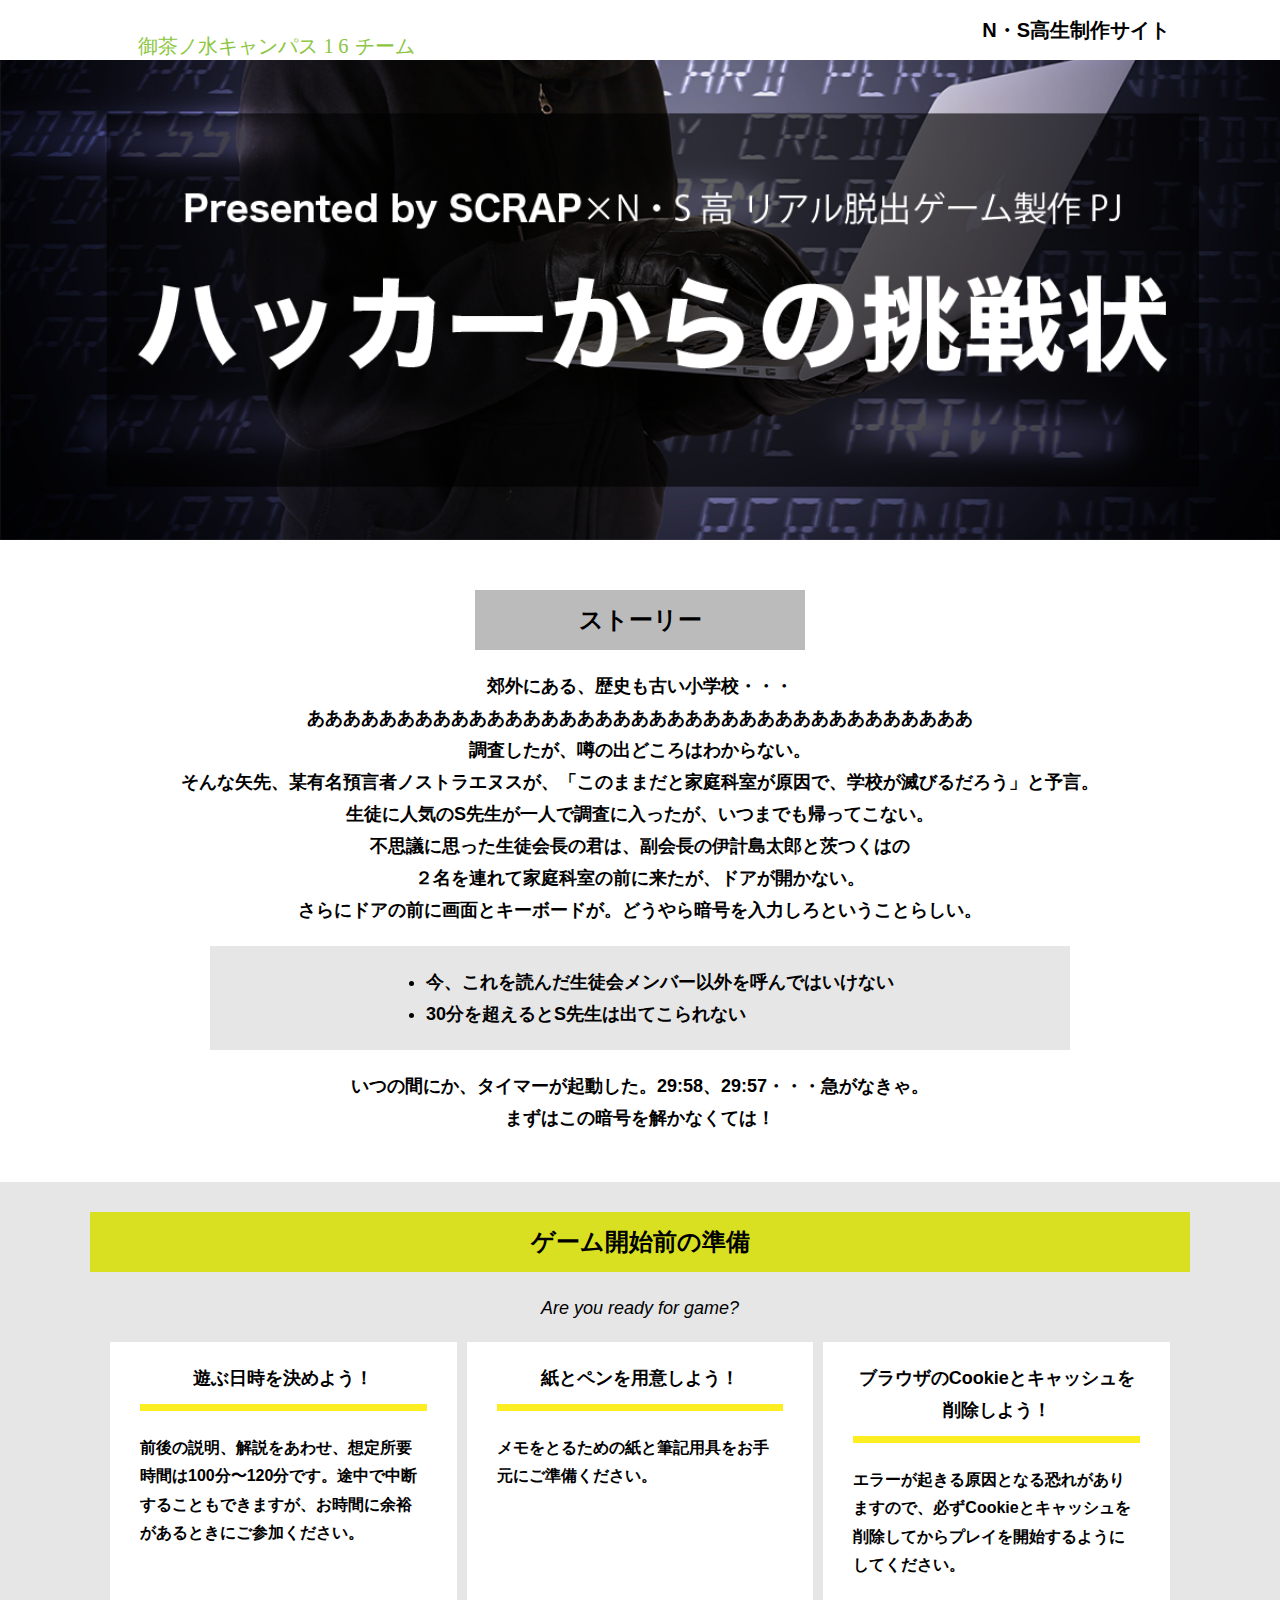
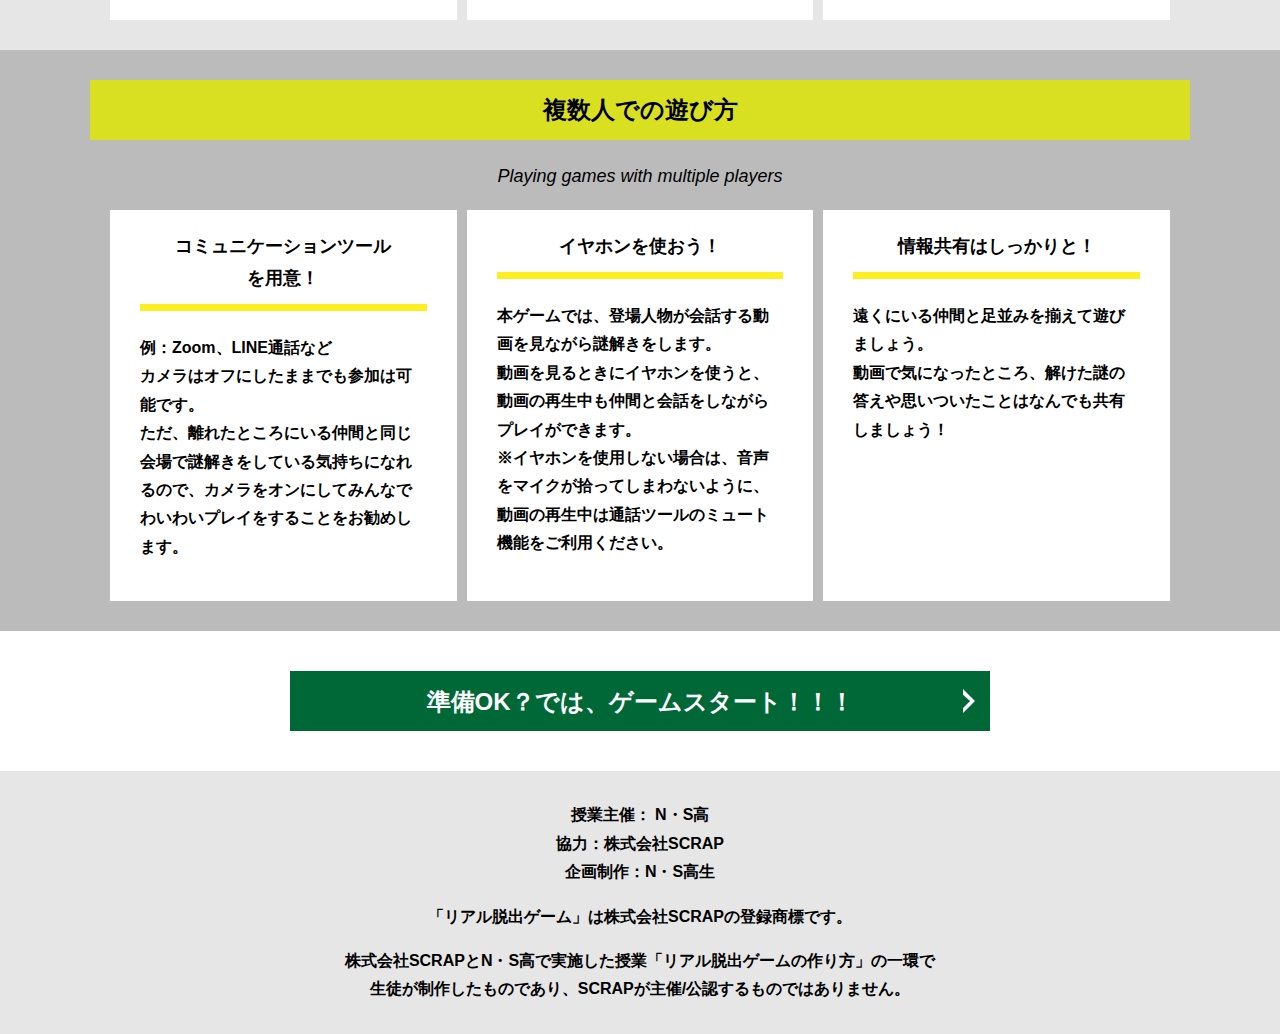
==== index.html @ 66c2fc12 "Update index.html" ====
<!DOCTYPE html>
<html lang="ja">
<head>
  <meta charset="UTF-8">
  <meta http-equiv="X-UA-Compatible" content="IE=edge">
  <meta name="viewport" content="width=device-width, initial-scale=1.0">
  <title>封鎖された家庭科室からの脱出 │ Project N</title>
  <link rel="stylesheet" href="assets/css/normalize.css">
  <link rel="stylesheet" href="assets/css/style.css">
</head>
<body>
  <svg width="0" height="0" class="hidden">
    <symbol xmlns="http://www.w3.org/2000/svg" viewBox="0 0 12.47 24.94" id="arrow" class="arrow_svg">
      <title>arrow</title>
      <polygon points="0 24.94 0 19.66 7.35 12.47 0 5.92 0 0 12.47 12.47 0 24.94"/>
    </symbol>
  </svg>
  <header class="header">
    <div class="container">
      <div class="header__logo"><img src="assets/images/logo2.svg" alt="チームロゴ"></div>
      <div class="header__name">N・S高生制作サイト</div>
    </div>
  </header>
  <main class="main index-page">
    <!-- タイトルエリア　ここから -->
    <h1 class="main-title"><img src="assets/images/top-image 2.png" alt="Presented by SCRAP×N・S高リアル脱出ゲーム制作PJ 封鎖された家庭科室からの脱出"></h1>
    <!-- タイトルエリア　ここまで -->
    <section class="section section--story">
      <div class="container">
        <h2 class="section-title section-title--keycolor section-title--story">ストーリー</h2>
        <div class="story">
          <p class="text-center">郊外にある、歴史も古い小学校・・・<br>
           あああああああああああああああああああああああああああああああああああああ<br>
            調査したが、噂の出どころはわからない。<br>
            そんな矢先、某有名預言者ノストラエヌスが、「このままだと家庭科室が原因で、学校が滅びるだろう」と予言。<br>
            生徒に人気のS先生が一人で調査に入ったが、いつまでも帰ってこない。<br>
            不思議に思った生徒会長の君は、副会長の伊計島太郎と茨つくはの<br>
            ２名を連れて家庭科室の前に来たが、ドアが開かない。<br>
            さらにドアの前に画面とキーボードが。どうやら暗号を入力しろということらしい。</p>
          <div class="story__note__outer bg-color--gray">
            <ul class="story__note">
              <li>今、これを読んだ生徒会メンバー以外を呼んではいけない</li>
              <li>30分を超えるとS先生は出てこられない</li>
            </ul>
          </div>
          <p class="text-center">いつの間にか、タイマーが起動した。29:58、29:57・・・急がなきゃ。<br>
            まずはこの暗号を解かなくては！</p>
        </div>
      </div>
    </section>
    <section class="section bg-color--gray">
      <div class="container">
        <h2 class="section-title">ゲーム開始前の準備</h2>
        <p class="font-eng text-center">Are you ready for game?</p>
        <!--
          class名"row"内のclass名"column"が横並びになります。
          改行する場合は以下のように追加してください。
          <div class="row">
            <div class="column">
              ～ 内容 ～
            </div>
          </div>
        -->
        <div class="row">
          <div class="column">
            <div class="card">
              <h3 class="card__title">遊ぶ日時を決めよう！</h3>
              <p class="card__content">前後の説明、解説をあわせ、想定所要時間は100分〜120分です。途中で中断することもできますが、お時間に余裕があるときにご参加ください。</p>
            </div>
          </div>
          <div class="column">
            <div class="card">
              <h3 class="card__title">紙とペンを用意しよう！</h3>
              <p class="card__content">メモをとるための紙と筆記用具をお手元にご準備ください。</p>
            </div>
          </div>
          <div class="column">
            <div class="card">
              <h3 class="card__title">ブラウザのCookieとキャッシュを<br>削除しよう！</h3>
              <p class="card__content">エラーが起きる原因となる恐れがありますので、必ずCookieとキャッシュを削除してからプレイを開始するようにしてください。</p>
            </div>
          </div>
        </div>
      </div>
    </section>
    <section class="section bg-color--keycolor">
      <div class="container">
        <h2 class="section-title">複数人での遊び方</h2>
        <p class="font-eng text-center">Playing games with multiple players</p>
        <div class="row">
          <div class="column">
            <div class="card">
              <h3 class="card__title">コミュニケーションツール<br>を用意！</h3>
              <p class="card__content">例：Zoom、LINE通話など<br>
                カメラはオフにしたままでも参加は可能です。<br>
                ただ、離れたところにいる仲間と同じ会場で謎解きをしている気持ちになれるので、カメラをオンにしてみんなでわいわいプレイをすることをお勧めします。</p>
            </div>
          </div>
          <div class="column">
            <div class="card">
              <h3 class="card__title">イヤホンを使おう！</h3>
              <p class="card__content">本ゲームでは、登場人物が会話する動画を見ながら謎解きをします。<br>
                動画を見るときにイヤホンを使うと、動画の再生中も仲間と会話をしながらプレイができます。<br>
                ※イヤホンを使用しない場合は、音声をマイクが拾ってしまわないように、動画の再生中は通話ツールのミュート機能をご利用ください。</p>
            </div>
          </div>
          <div class="column">
            <div class="card">
              <h3 class="card__title">情報共有はしっかりと！</h3>
              <p class="card__content">遠くにいる仲間と足並みを揃えて遊びましょう。<br>
                動画で気になったところ、解けた謎の答えや思いついたことはなんでも共有しましょう！</p>
            </div>
          </div>
        </div>
      </div>
    </section>
    <section class="section">
      <div class="container">
        <a class="btn" href="main.html">準備OK？では、ゲームスタート！！！<svg class="btn__arrow"><use xlink:href="#arrow"></use></svg></a>
      </div>
    </section>
  </main>
  <footer class="footer section bg-color--gray">
    <div class="container">
      <p class="text-center">授業主催： N・S高<br>協力：株式会社SCRAP<br>企画制作：N・S高生</p>
      <p class="text-center">「リアル脱出ゲーム」は株式会社SCRAPの登録商標です。</p>
      <p class="text-center">株式会社SCRAPとN・S高で実施した授業「リアル脱出ゲームの作り方」の一環で<br>生徒が制作したものであり、SCRAPが主催/公認するものではありません。</p>
    </div>
  </footer>
</body>
</html>
---- assets/css/style.css ----
@charset "UTF-8";
/****************************
 * 共通CSSのテンプレートです。
*****************************/
*,
*::before,
*::after {
  -webkit-box-sizing: border-box;
          box-sizing: border-box;
}

html {
  font-size: 18px;
  -webkit-box-sizing: border-box;
          box-sizing: border-box;
}

body {
  overflow-x: hidden;
  font-family: "游ゴシック体", "Yu Gothic", YuGothic, "ヒラギノ角ゴ Pro", "Hiragino Kaku Gothic Pro", "メイリオ", "Meiryo", sans-serif;
  font-size: 18px;
  line-height: 1.77778;
  font-weight: bold;
  text-decoration: none;
  border: none;
  list-style: none;
  color: #000;
  margin: 0;
}

img {
  width: 100%;
}

figure {
  margin: 0;
}

figcaption {
  margin-top: 30px;
  font-size: 14px;
}

@media screen and (max-width: 767px) {
  figcaption {
    font-size: 13px;
  }
}

input[type=text] {
  font-size: 18px;
  border: none;
  padding: 25px 35px;
  display: block;
  margin: 0 auto;
  max-width: 580px;
  width: 100%;
}

::-webkit-input-placeholder {
  color: #999;
}

:-ms-input-placeholder {
  color: #999;
}

::-ms-input-placeholder {
  color: #999;
}

::placeholder {
  color: #999;
}

button {
  cursor: pointer;
  display: block;
  border: none;
  margin: 0 auto;
  background-color: #006837;
  color: #fff;
  width: 287px;
  height: 55px;
}

/*******************
* Layout
*******************/
.section {
  padding-top: 30px;
  padding-bottom: 30px;
}

.section--clear {
  /* ステージクリア画面 */
  position: fixed;
  display: none;
  /* 読み込み時に一瞬表示されるのを防ぐ */
  -webkit-box-pack: center;
      -ms-flex-pack: center;
          justify-content: center;
  -webkit-box-align: center;
      -ms-flex-align: center;
          align-items: center;
  top: 0;
  bottom: 0;
  left: 0;
  right: 0;
  z-index: 200;
}

.section--clear.isClear {
  display: -webkit-box;
  display: -ms-flexbox;
  display: flex;
}

.container {
  width: 1100px;
  padding-left: 20px;
  padding-right: 20px;
  margin: 0 auto;
}

@media screen and (max-width: 1100px) {
  .container {
    width: calc(100% - 40px);
  }
}

.row {
  display: -webkit-box;
  display: -ms-flexbox;
  display: flex;
  -ms-flex-line-pack: stretch;
      align-content: stretch;
  gap: 10px;
}

.row + .row {
  margin-top: 20px;
}

.column {
  width: 100%;
}

.card {
  background-color: #fff;
  margin-bottom: 20px;
  height: 100%;
}

.card__title {
  font-size: 18px;
  text-align: center;
  margin: 0;
  padding: 20px 30px;
  position: relative;
  cursor: pointer;
}

.card__content {
  -webkit-transition: all 0.3s;
  transition: all 0.3s;
  font-size: 16px;
  padding: 20px 30px;
  margin: 0;
  position: relative;
}

.card__content::before {
  display: block;
  content: '';
  width: calc(100% - 60px);
  height: 7px;
  background-color: #fcee21;
  position: absolute;
  top: -10px;
  left: 30px;
}

.hint-page .card {
  height: auto;
}

.hint-page .card__content {
  display: none;
  text-align: center;
}

.hint-page .card__arrow {
  position: absolute;
  top: calc(50% - 12px);
  right: 45px;
  -webkit-transform: rotate(90deg);
          transform: rotate(90deg);
  -webkit-transition: all 0.3s;
  transition: all 0.3s;
  fill: #009245;
  width: 12px;
  height: 24px;
}

.hint-page .card.is-open .card__content {
  display: block;
}

.hint-page .card.is-open .card__arrow {
  -webkit-transform: rotate(-90deg);
          transform: rotate(-90deg);
}

.box {
  padding: 35px 30px;
}

.youtube {
  position: relative;
  width: 100%;
  padding-top: 56.25%;
}

.youtube iframe {
  position: absolute;
  top: 0;
  left: 0;
  width: 100%;
  height: 100%;
}

.youtube__container {
  max-width: 800px;
  margin: 0 auto;
}

/*********************
* Color
*********************/
.bg-color--keycolor {
  background-color: #BBBBBB	;
}

.bg-color--subcolor {
  background-color: #d9e021;
}

.bg-color--gray {
  background-color: #e6e6e6;
}

/*********************
* title
**********************/
.main-title {
  margin: 0;
}

.sub-title {
  text-align: center;
  font-size: 18px;
  line-height: 1.66667;
}

.sub-title__bg {
  background-color: #fcee21;
  padding-left: 1rem;
  padding-right: 1rem;
}

.section-title {
  font-size: 24px;
  line-height: 1.75;
  text-align: center;
  padding: 9px 20px;
  background-color: #d9e021;
  margin: 0 -20px 20px -20px;
}

.section-title__stage {
  display: inline-block;
  margin-right: 2rem;
}

.section-title--keycolorlight {
  background-color:#BBBBBB	;
}

.section-title--keycolorlight .section-title__stage {
  color: #fff;
}

.section-title--keycolor {
  background-color:#BBBBBB	;
}

.section-title--story {
  width: 330px;
  margin: 0 auto 20px;
}

.section-title--border {
  position: relative;
  font-size: 30px;
  text-align: center;
  line-height: 1.06667;
  margin: 0;
  padding-bottom: 15px;
  color: #006837;
}

.section-title--border::after {
  position: absolute;
  bottom: 0;
  left: calc(50% - 95px);
  display: block;
  content: '';
  background-color: #fff;
  height: 2.6px;
  width: 190px;
}

/******************
* text
******************/
.font-eng {
  font-style: italic;
  font-weight: normal;
}

/*************************
* Button
*************************/
.btn {
  display: block;
  text-decoration: none;
  cursor: pointer;
  background-color: #006837;
  color: #fff;
  font-size: 24px;
  line-height: 1.54167;
  text-align: center;
  padding: 11.5px;
  width: calc(100% - 40px);
  max-width: 700px;
  margin: 10px auto;
  position: relative;
}

.btn:hover {
  opacity: 0.7;
}

.btn__arrow {
  position: absolute;
  top: calc(50% - 12px);
  right: 15px;
  fill: #fff;
  width: 12px;
  height: 24px;
}

/****************
* header
*****************/
.header {
  background-color: #fff;
  height: 60px;
}

.header .container {
  display: -webkit-box;
  display: -ms-flexbox;
  display: flex;
  -webkit-box-pack: justify;
      -ms-flex-pack: justify;
          justify-content: space-between;
  -webkit-box-align: center;
      -ms-flex-align: center;
          align-items: center;
  height: 100%;
}

.header__logo {
  width: 330px;
  height: 42px;
}

.header__name {
  font-size: 20px;
  line-height: 1.1;
}

.footer {
  font-size: 16px;
}

.footer p:first-child {
  margin-top: 0;
}

.footer p:last-child {
  margin-bottom: 0;
}

/********************
* main
********************/
.story__note {
  margin: 0;
}

.story__note__outer {
  width: 860px;
  display: -webkit-box;
  display: -ms-flexbox;
  display: flex;
  padding: 20px;
  margin: 20px auto;
  -webkit-box-pack: center;
      -ms-flex-pack: center;
          justify-content: center;
}

@media screen and (max-width: 940px) {
  .story__note__outer {
    width: 100%;
  }
}

.stage-column__container + .stage-column__container {
  border-top: 2px solid #fff;
}

.answer {
  font-size: 18px;
  margin-bottom: 20px;
  line-height: 80px;
  word-spacing: 20px;
}

.err-message {
  color: #c1272d;
  font-size: 18px;
  text-align: center;
}

.link-hint {
  text-align: center;
  display: block;
  margin-top: 20px;
}

.clear-message {
  background-color: #d9e021;
  padding: 30px 30px 60px;
  position: relative;
}

.clear-message__title {
  position: relative;
  display: block;
  text-align: center;
  color: #006837;
  font-size: 30px;
  padding-bottom: 10px;
  margin-bottom: 35px;
}

.clear-message__title::after {
  content: '';
  position: absolute;
  display: block;
  width: 183px;
  height: 2px;
  background-color: #fff;
  bottom: 0;
  left: calc(50% - (183px/2));
}

.clear-message__content {
  text-align: center;
}

.clear-message__btn {
  position: absolute;
  bottom: -30px;
  left: calc(50% - 144px);
  width: 288px;
  margin: 0;
}

/********************
* Utility
********************/
.text-center {
  text-align: center;
}

.text-left {
  text-align: left;
}

.text-right {
  text-align: right;
}

.hidden {
  display: none;
}
/*# sourceMappingURL=style.css.map */
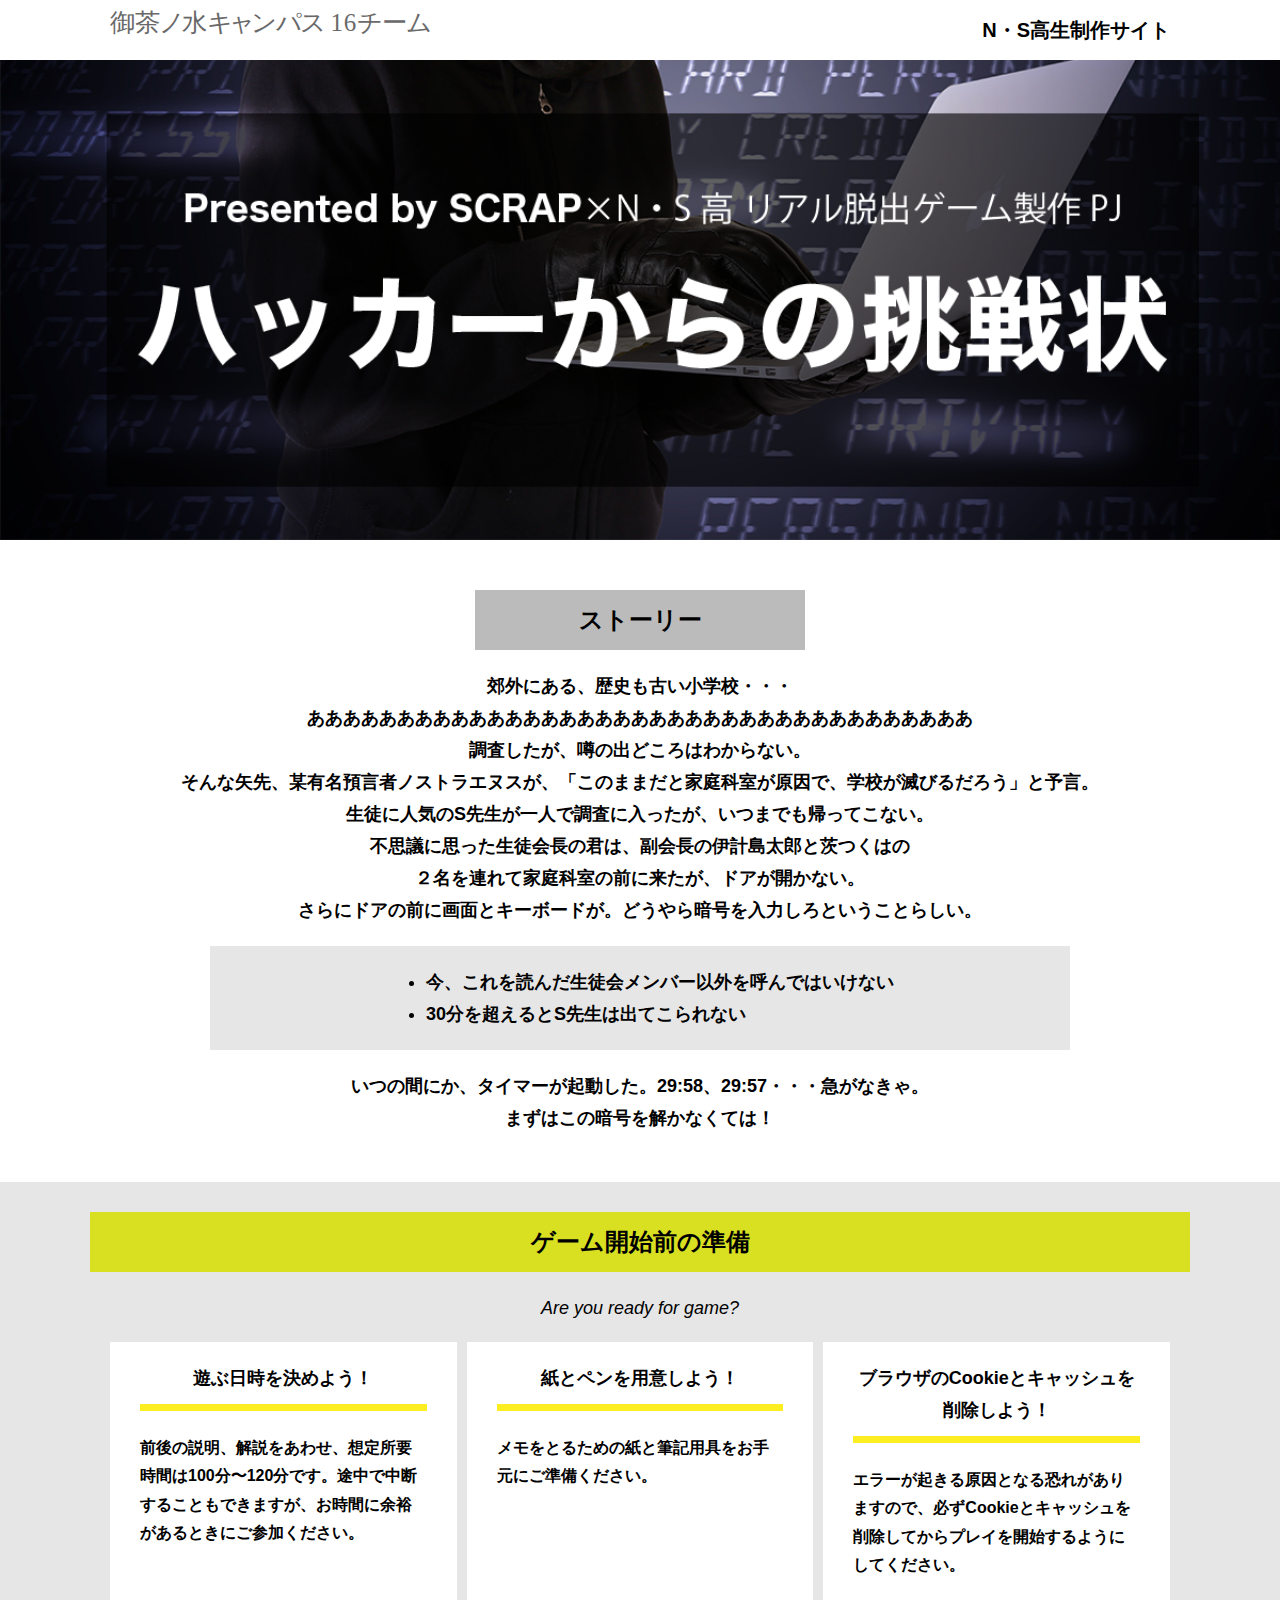
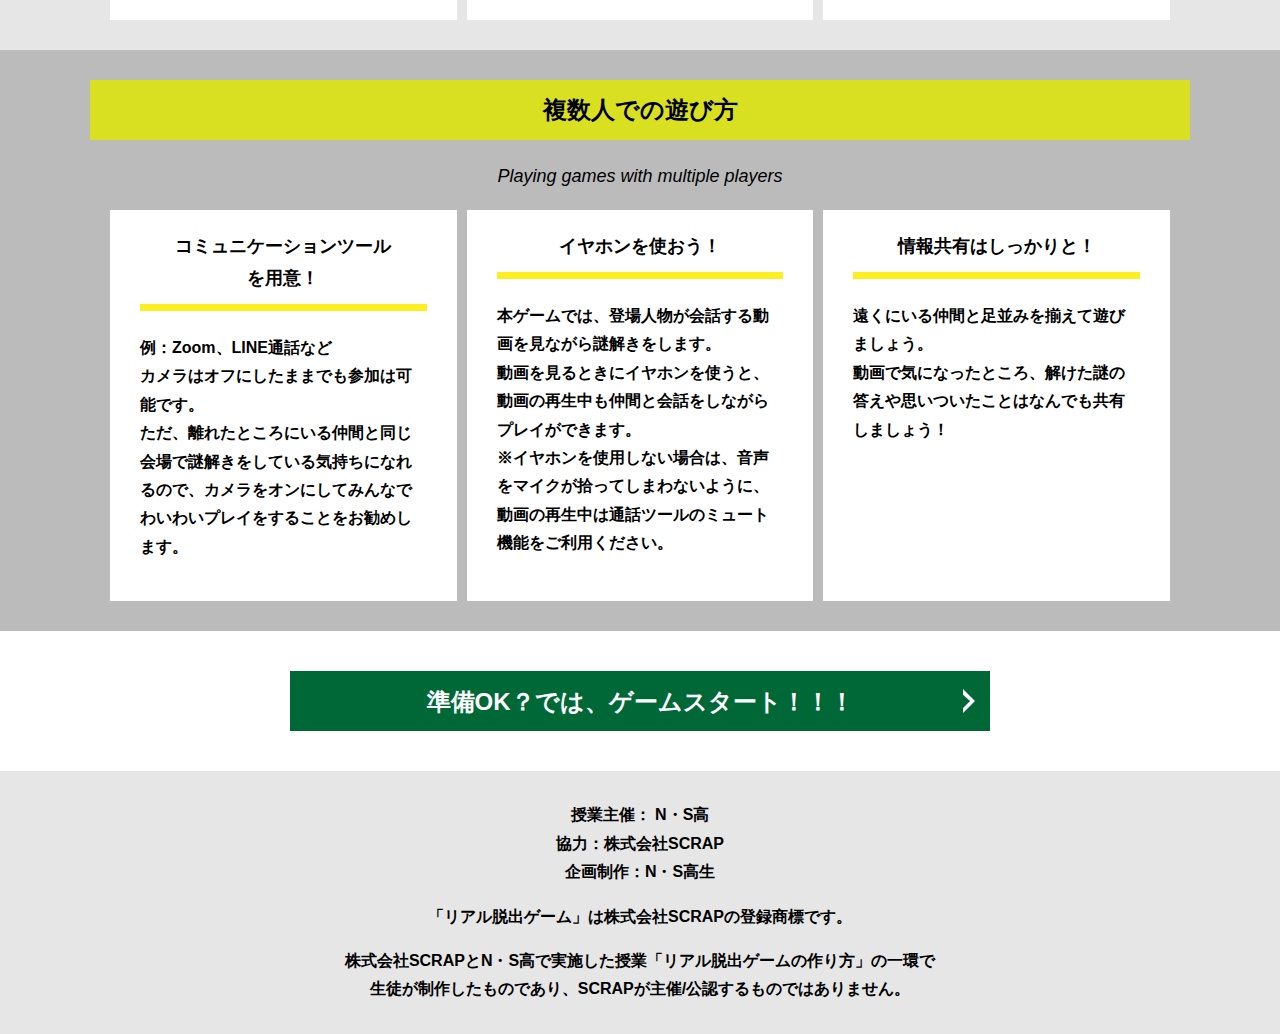
==== commit fd1a855f: "Update index.html" ====
--- a/index.html
+++ b/index.html
@@ -17,7 +17,7 @@
   </svg>
   <header class="header">
     <div class="container">
-      <div class="header__logo"><img src="assets/images/logo2.svg" alt="チームロゴ"></div>
+      <div class="header__logo"><img src="assets/images/logo3.svg" alt="チームロゴ"></div>
       <div class="header__name">N・S高生制作サイト</div>
     </div>
   </header>
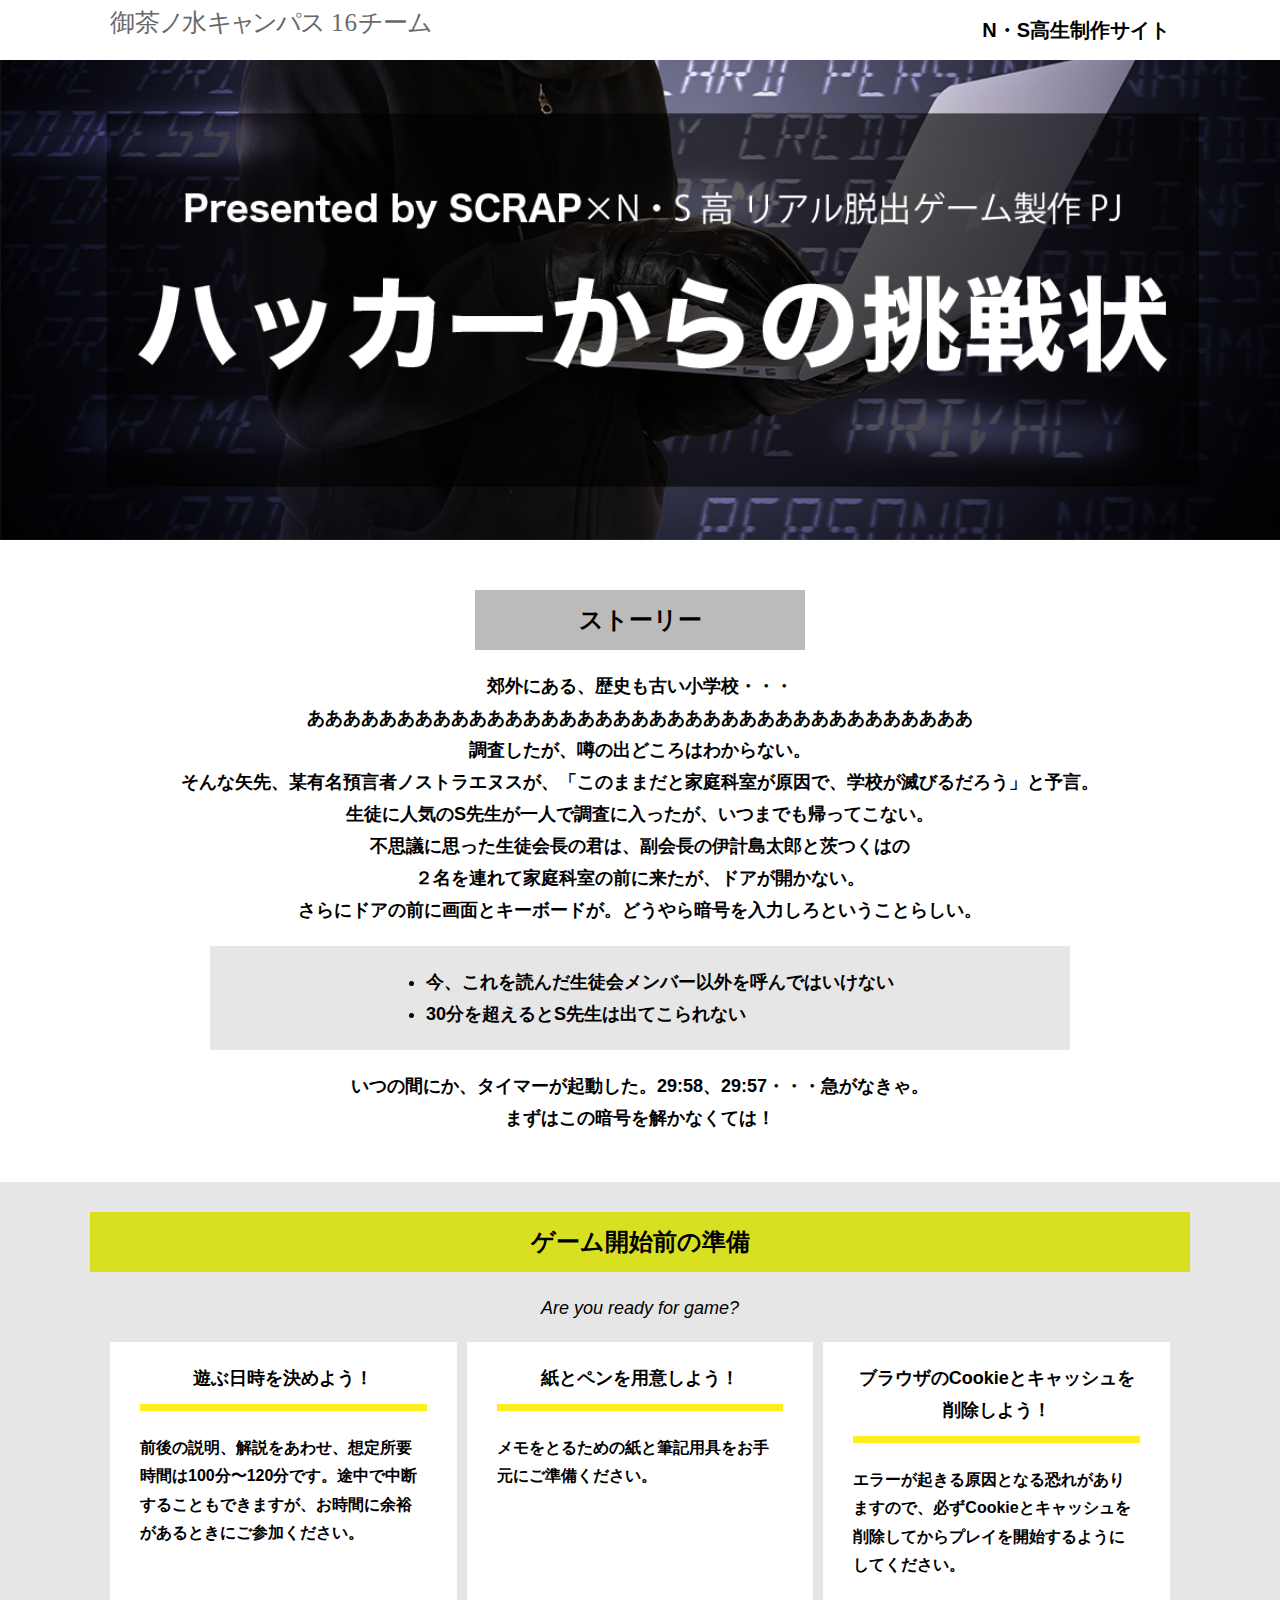
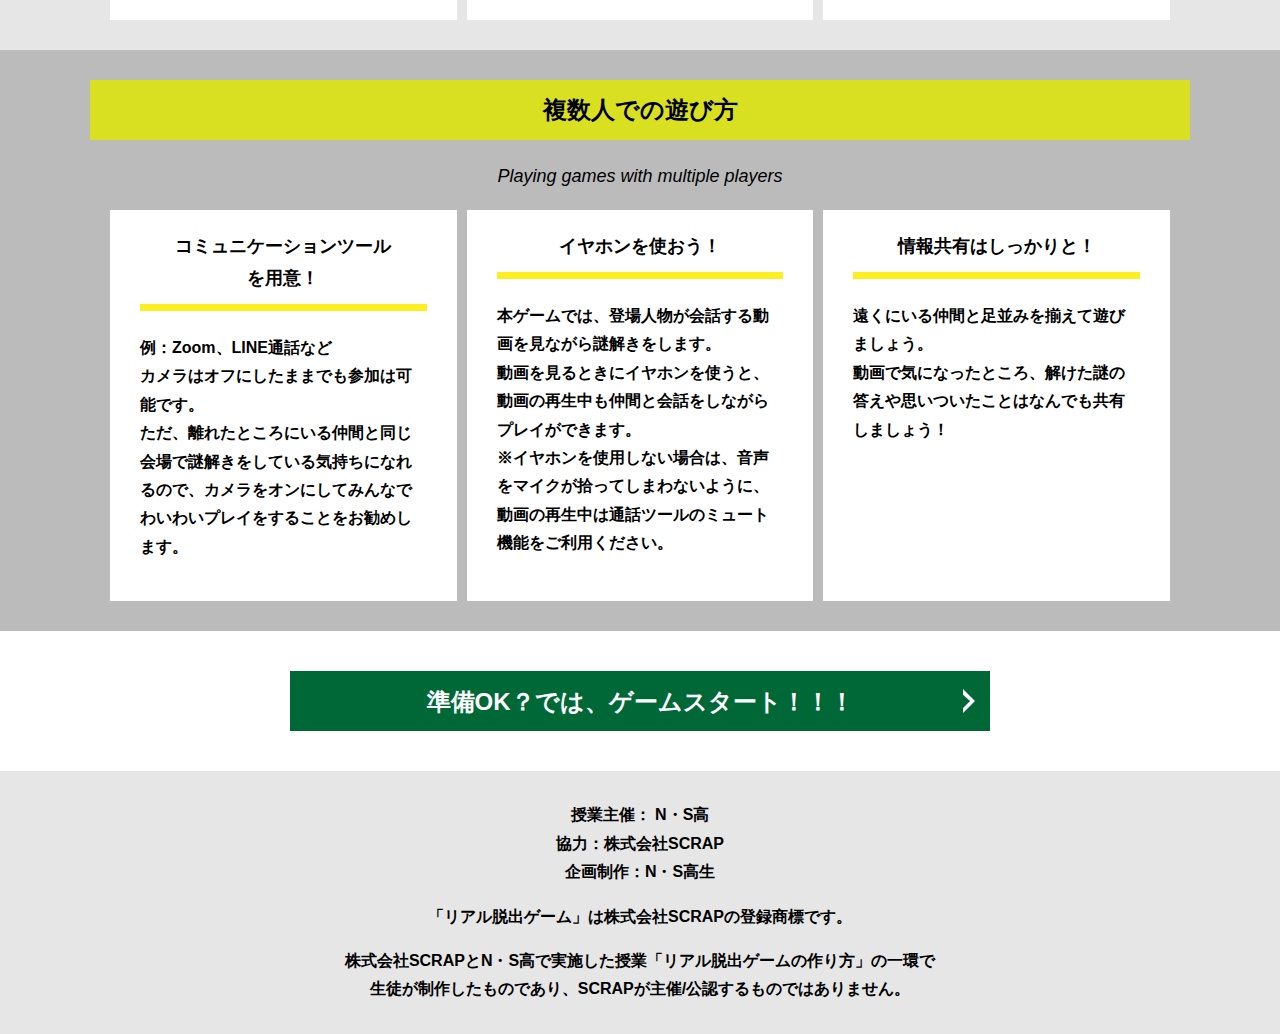
==== commit fb3ca63d: "Update index.html" ====
--- a/index.html
+++ b/index.html
@@ -4,7 +4,7 @@
   <meta charset="UTF-8">
   <meta http-equiv="X-UA-Compatible" content="IE=edge">
   <meta name="viewport" content="width=device-width, initial-scale=1.0">
-  <title>封鎖された家庭科室からの脱出 │ Project N</title>
+  <title>ハッカーからの挑戦状 │ Project N</title>
   <link rel="stylesheet" href="assets/css/normalize.css">
   <link rel="stylesheet" href="assets/css/style.css">
 </head>
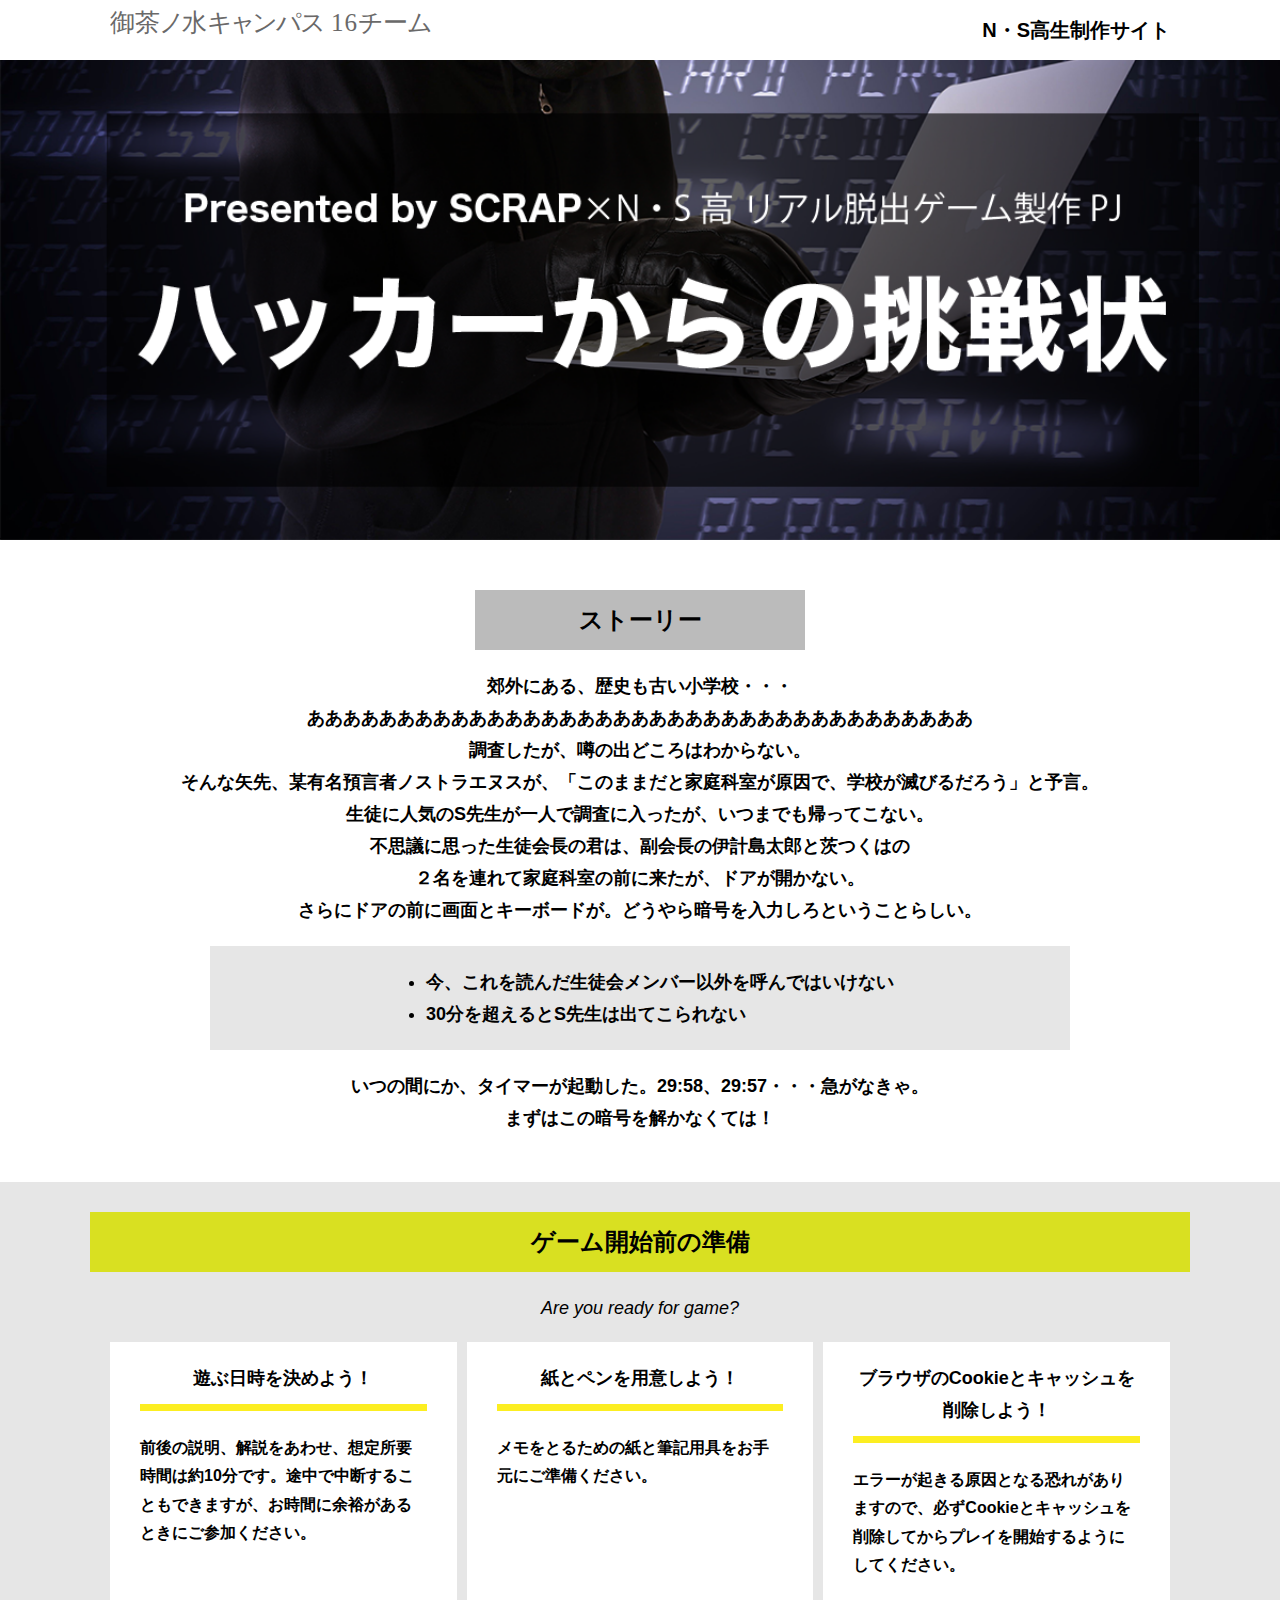
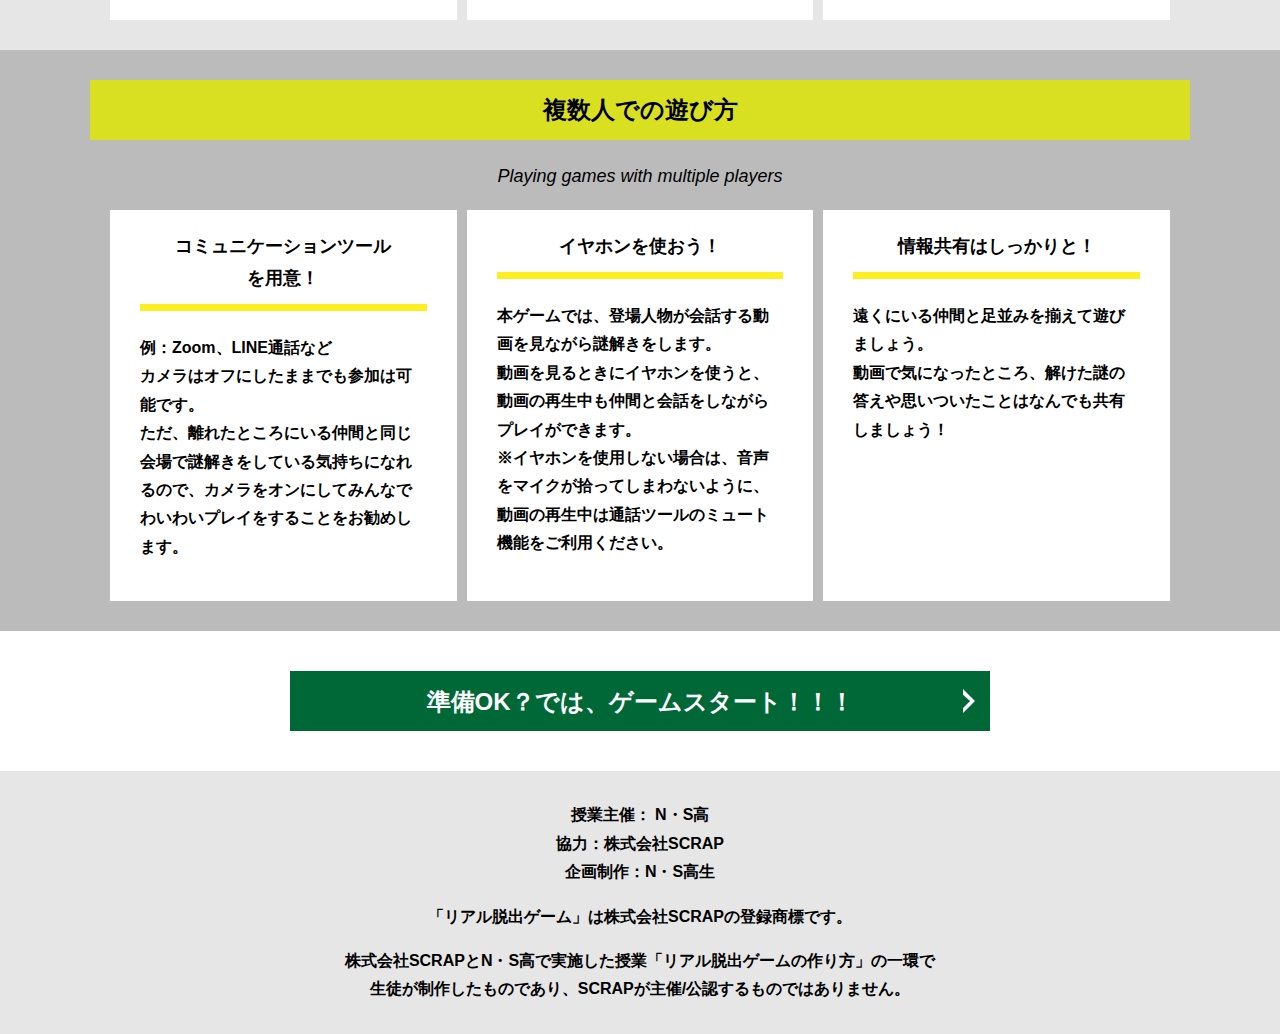
==== commit 856d07f6: "Update index.html" ====
--- a/index.html
+++ b/index.html
@@ -65,7 +65,7 @@
           <div class="column">
             <div class="card">
               <h3 class="card__title">遊ぶ日時を決めよう！</h3>
-              <p class="card__content">前後の説明、解説をあわせ、想定所要時間は100分〜120分です。途中で中断することもできますが、お時間に余裕があるときにご参加ください。</p>
+              <p class="card__content">前後の説明、解説をあわせ、想定所要時間は約10分です。途中で中断することもできますが、お時間に余裕があるときにご参加ください。</p>
             </div>
           </div>
           <div class="column">
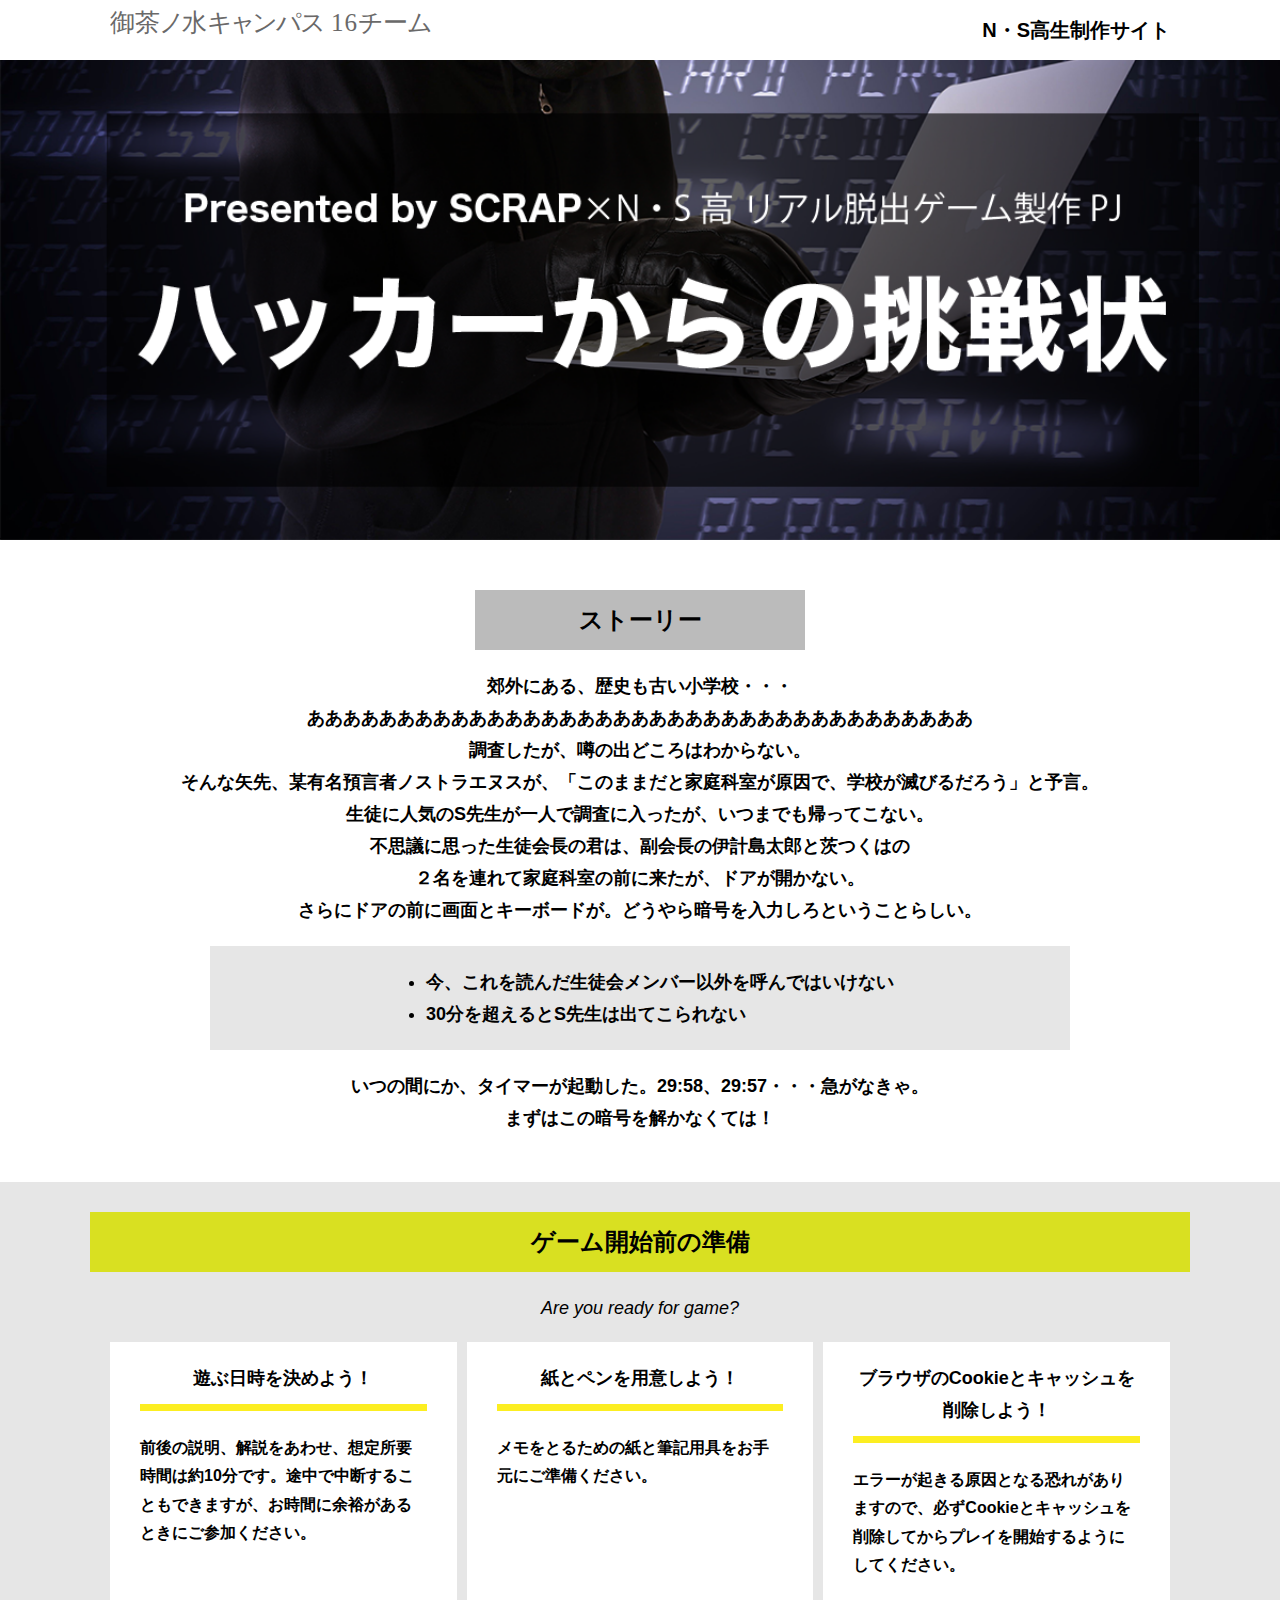
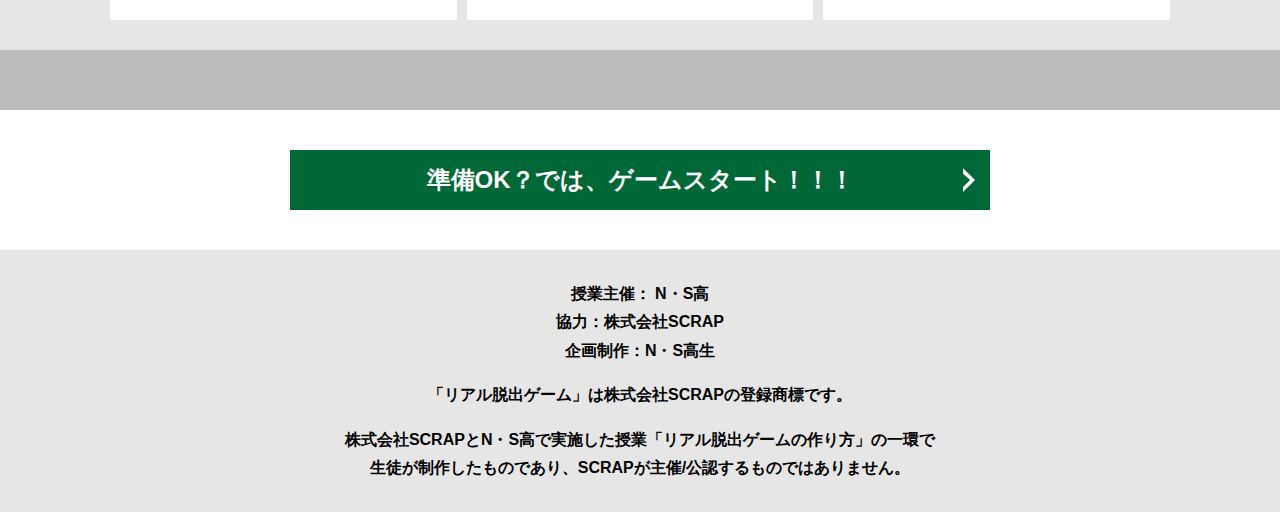
==== commit 2e509319: "Update index.html" ====
--- a/index.html
+++ b/index.html
@@ -85,7 +85,7 @@
     </section>
     <section class="section bg-color--keycolor">
       <div class="container">
-        <h2 class="section-title">複数人での遊び方</h2>
+     <!--   <h2 class="section-title">複数人での遊び方</h2>
         <p class="font-eng text-center">Playing games with multiple players</p>
         <div class="row">
           <div class="column">
@@ -108,7 +108,7 @@
             <div class="card">
               <h3 class="card__title">情報共有はしっかりと！</h3>
               <p class="card__content">遠くにいる仲間と足並みを揃えて遊びましょう。<br>
-                動画で気になったところ、解けた謎の答えや思いついたことはなんでも共有しましょう！</p>
+                動画で気になったところ、解けた謎の答えや思いついたことはなんでも共有しましょう！</p>-->
             </div>
           </div>
         </div>
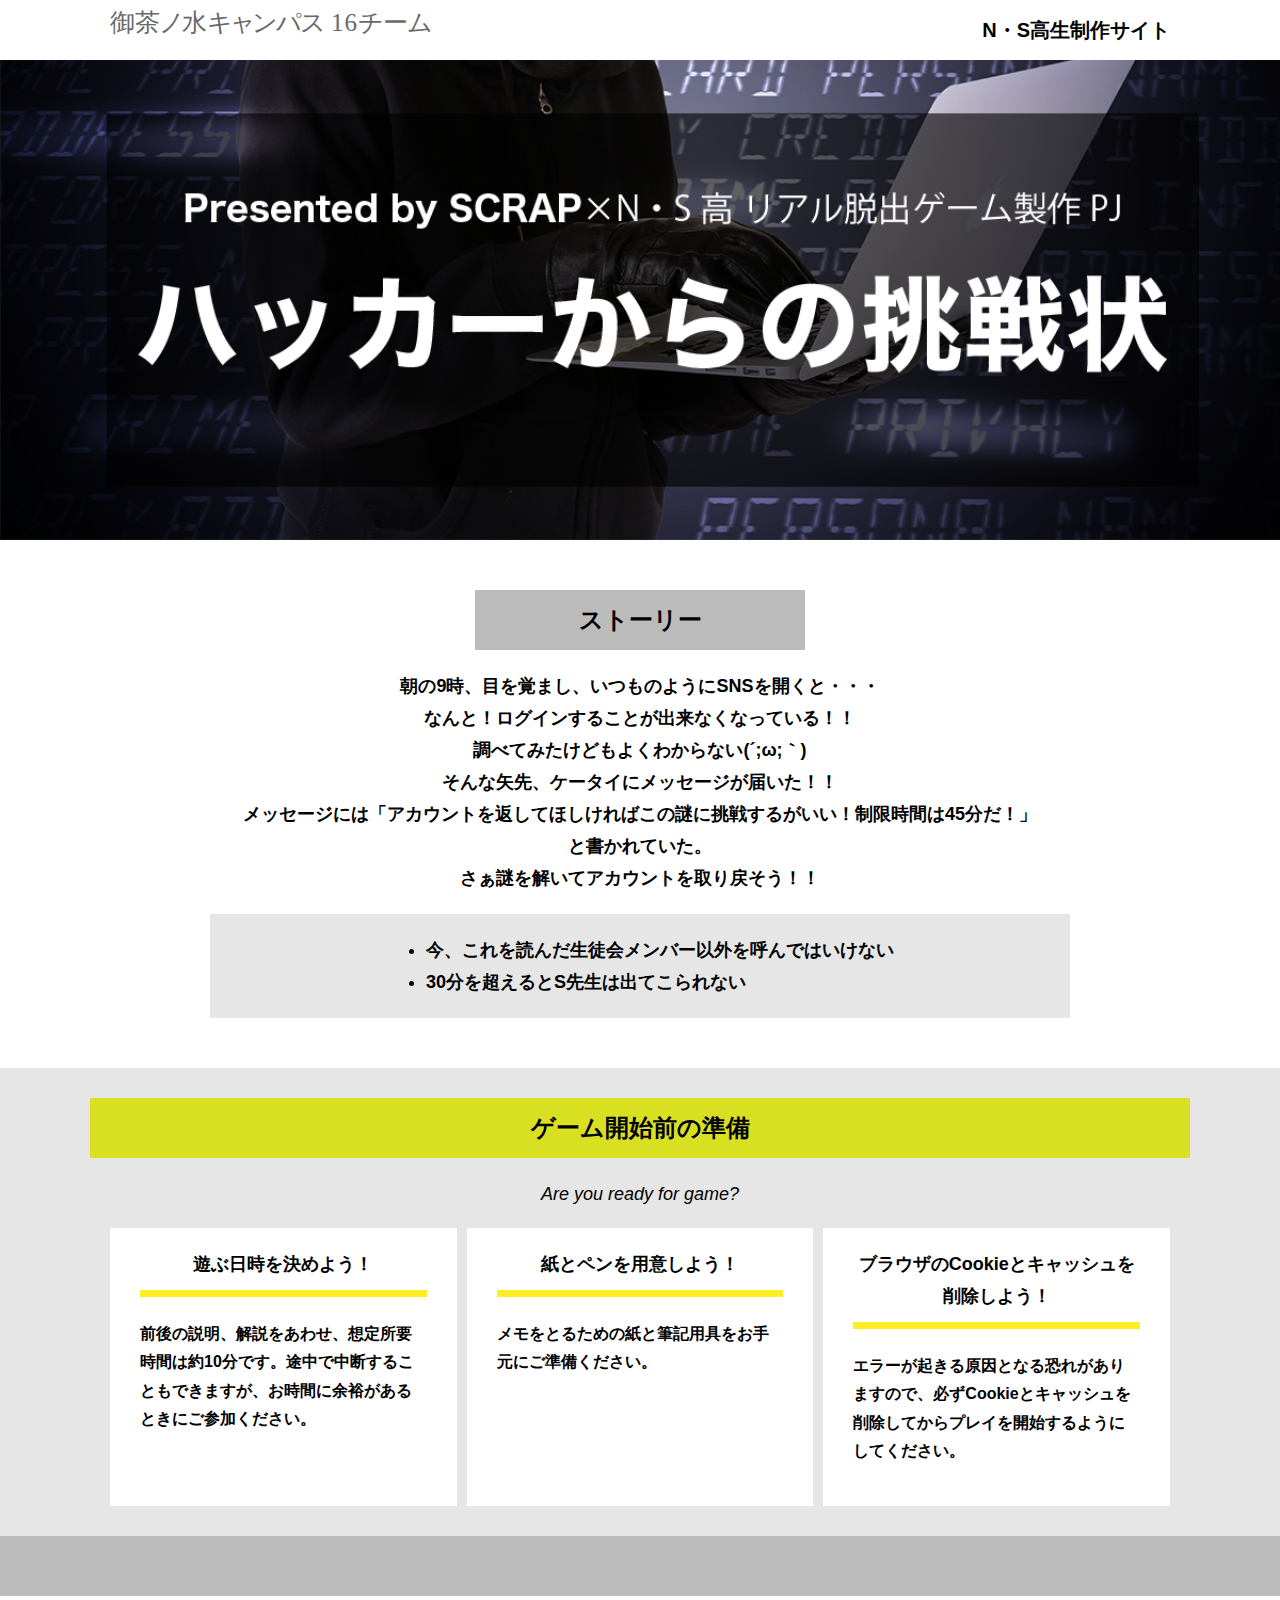
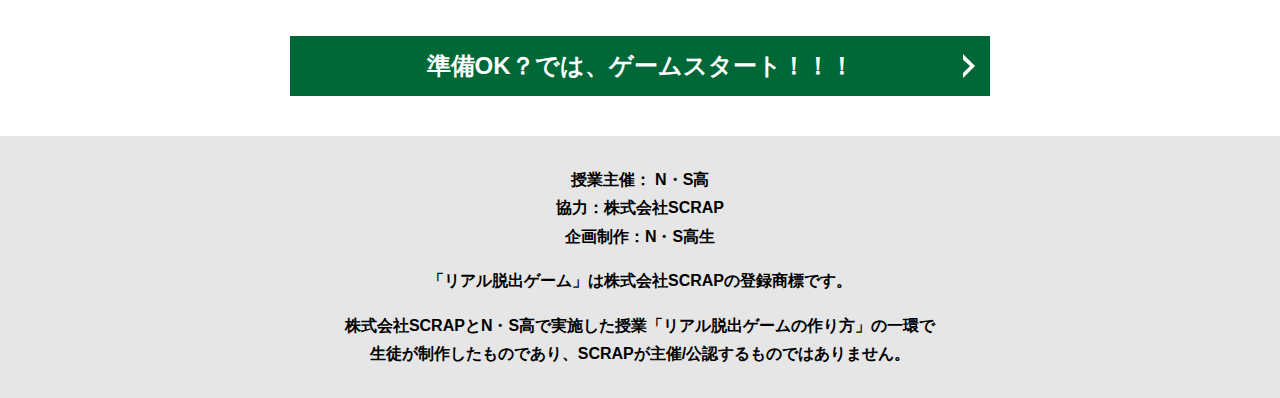
==== commit a461dd30: "Update index.html" ====
--- a/index.html
+++ b/index.html
@@ -29,22 +29,22 @@
       <div class="container">
         <h2 class="section-title section-title--keycolor section-title--story">ストーリー</h2>
         <div class="story">
-          <p class="text-center">郊外にある、歴史も古い小学校・・・<br>
-           あああああああああああああああああああああああああああああああああああああ<br>
-            調査したが、噂の出どころはわからない。<br>
-            そんな矢先、某有名預言者ノストラエヌスが、「このままだと家庭科室が原因で、学校が滅びるだろう」と予言。<br>
-            生徒に人気のS先生が一人で調査に入ったが、いつまでも帰ってこない。<br>
-            不思議に思った生徒会長の君は、副会長の伊計島太郎と茨つくはの<br>
-            ２名を連れて家庭科室の前に来たが、ドアが開かない。<br>
-            さらにドアの前に画面とキーボードが。どうやら暗号を入力しろということらしい。</p>
+          <p class="text-center">朝の9時、目を覚まし、いつものようにSNSを開くと・・・<br>
+           なんと！ログインすることが出来なくなっている！！<br>
+            調べてみたけどもよくわからない(´;ω;｀)<br>
+            そんな矢先、ケータイにメッセージが届いた！！<br>
+            メッセージには「アカウントを返してほしければこの謎に挑戦するがいい！制限時間は45分だ！」<br>
+            と書かれていた。<br>
+           さぁ謎を解いてアカウントを取り戻そう！！<br>
+           </p>
           <div class="story__note__outer bg-color--gray">
             <ul class="story__note">
               <li>今、これを読んだ生徒会メンバー以外を呼んではいけない</li>
               <li>30分を超えるとS先生は出てこられない</li>
             </ul>
           </div>
-          <p class="text-center">いつの間にか、タイマーが起動した。29:58、29:57・・・急がなきゃ。<br>
-            まずはこの暗号を解かなくては！</p>
+         <!-- <p class="text-center">いつの間にか、タイマーが起動した。29:58、29:57・・・急がなきゃ。<br>
+            まずはこの暗号を解かなくては！</p>-->
         </div>
       </div>
     </section>
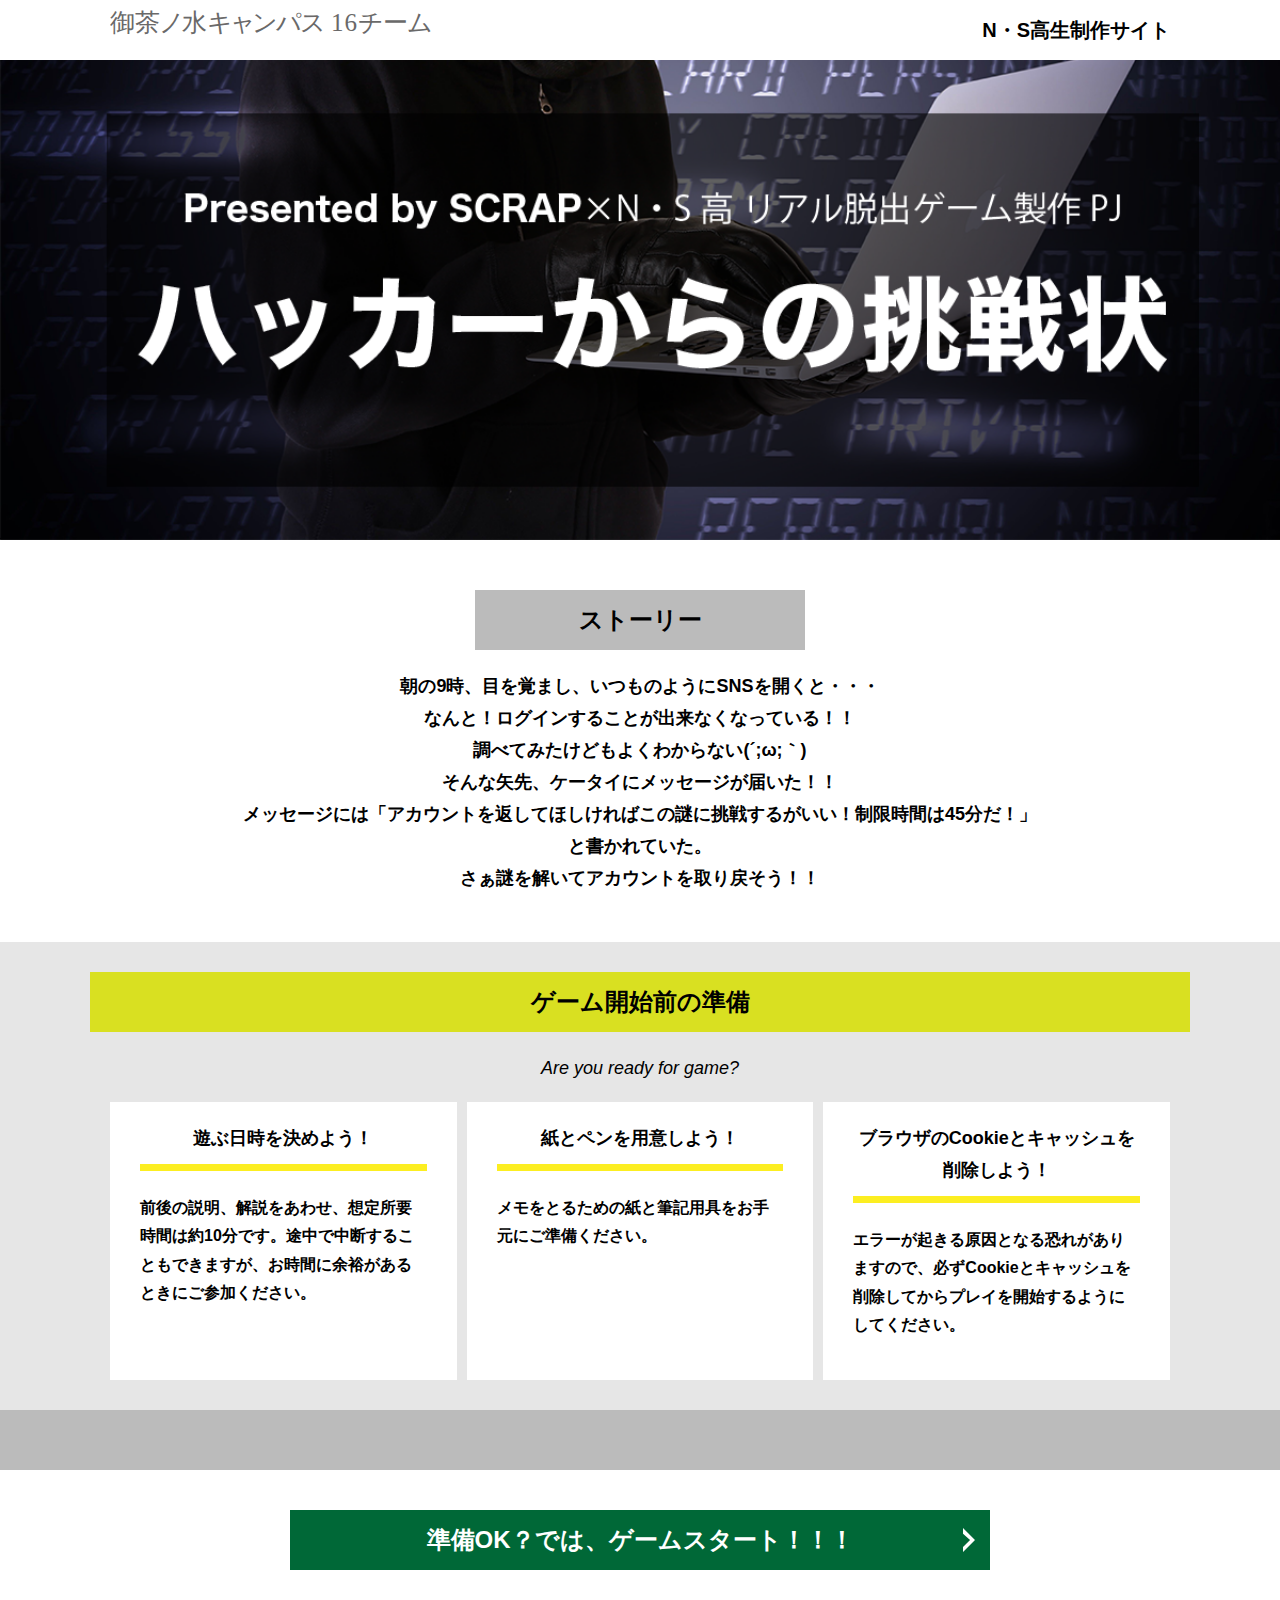
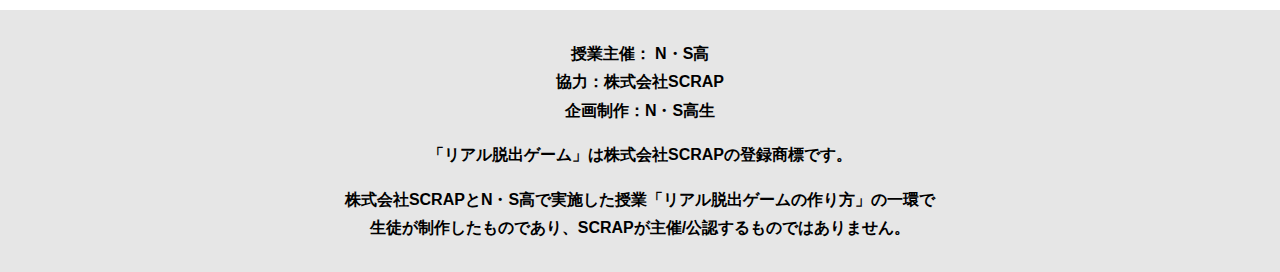
==== commit 11d8f3c0: "Update index.html" ====
--- a/index.html
+++ b/index.html
@@ -37,10 +37,10 @@
             と書かれていた。<br>
            さぁ謎を解いてアカウントを取り戻そう！！<br>
            </p>
-          <div class="story__note__outer bg-color--gray">
+         <!-- <div class="story__note__outer bg-color--gray">
             <ul class="story__note">
               <li>今、これを読んだ生徒会メンバー以外を呼んではいけない</li>
-              <li>30分を超えるとS先生は出てこられない</li>
+              <li>30分を超えるとS先生は出てこられない</li>-->
             </ul>
           </div>
          <!-- <p class="text-center">いつの間にか、タイマーが起動した。29:58、29:57・・・急がなきゃ。<br>
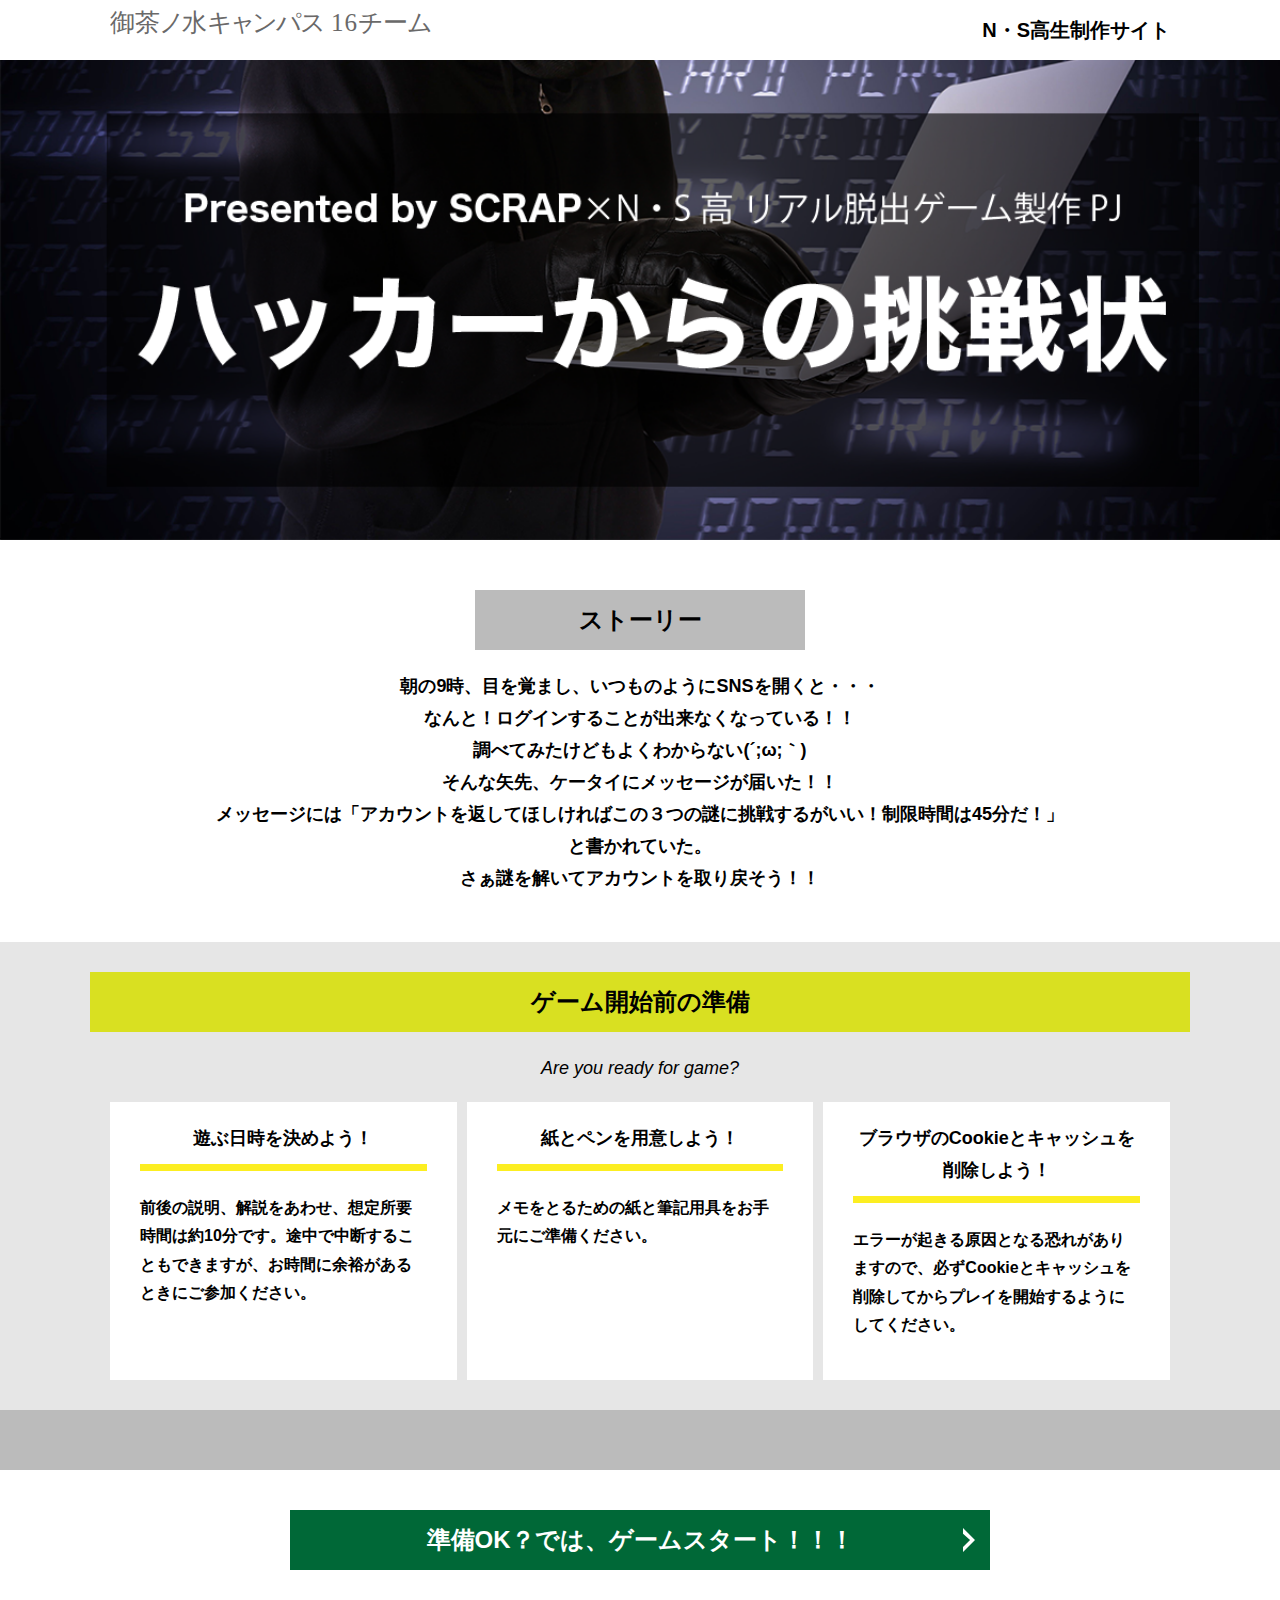
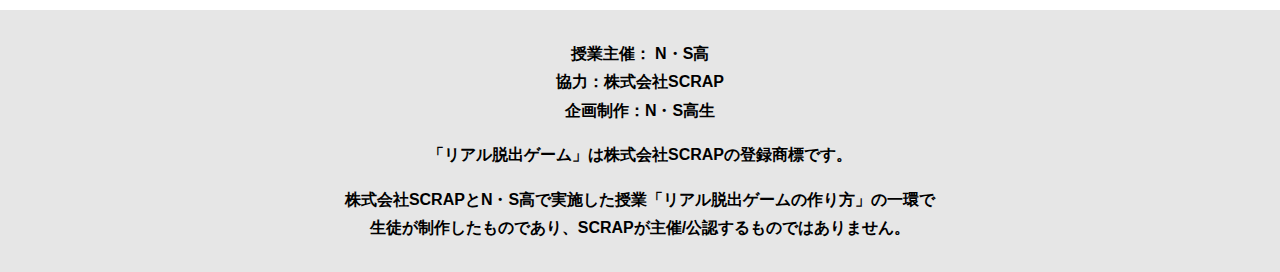
==== commit 970ea1a4: "Update index.html" ====
--- a/index.html
+++ b/index.html
@@ -33,7 +33,7 @@
            なんと！ログインすることが出来なくなっている！！<br>
             調べてみたけどもよくわからない(´;ω;｀)<br>
             そんな矢先、ケータイにメッセージが届いた！！<br>
-            メッセージには「アカウントを返してほしければこの謎に挑戦するがいい！制限時間は45分だ！」<br>
+            メッセージには「アカウントを返してほしければこの３つの謎に挑戦するがいい！制限時間は45分だ！」<br>
             と書かれていた。<br>
            さぁ謎を解いてアカウントを取り戻そう！！<br>
            </p>
